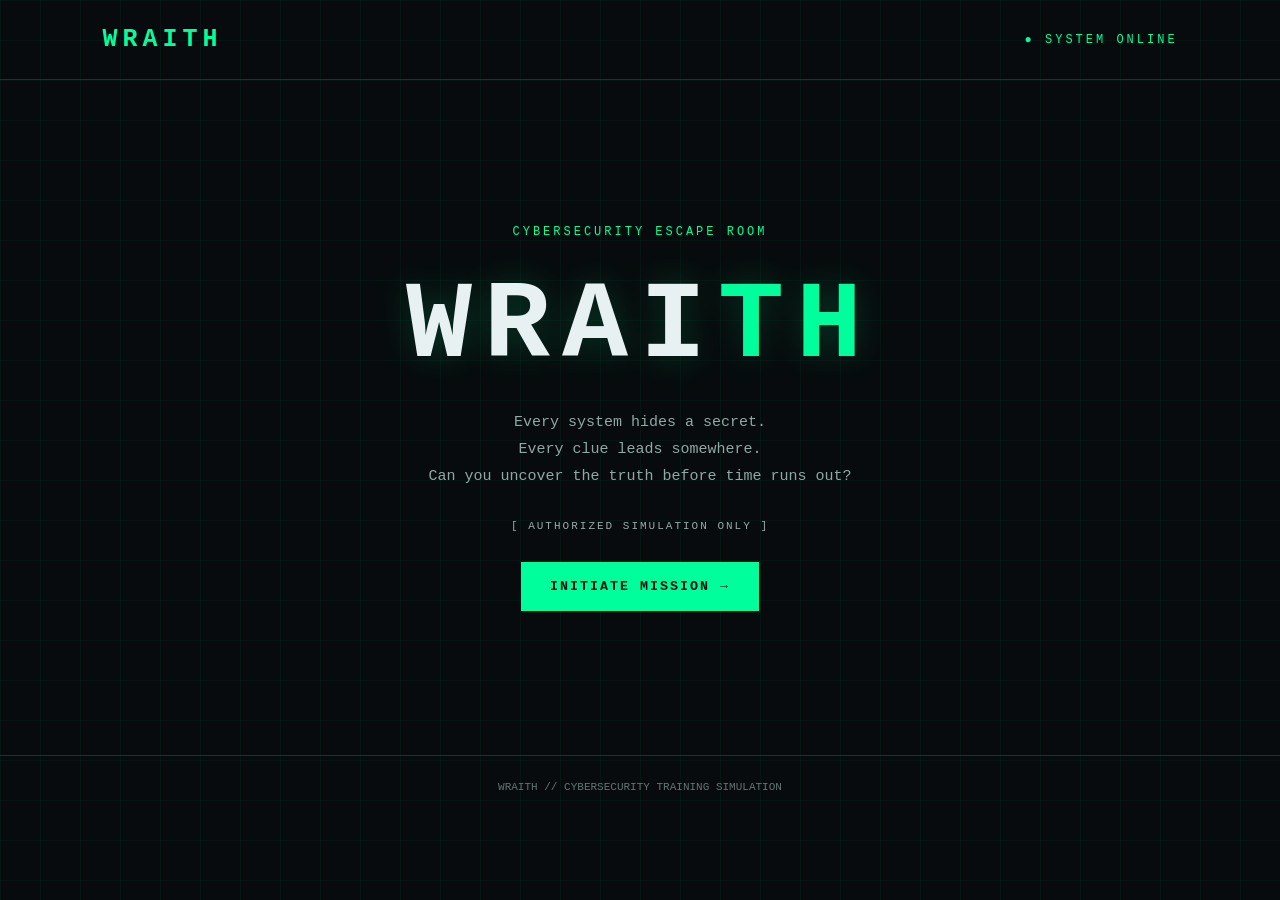
==== index.html @ 7bc371c1 "Add Digital Detective investigation" ====
<!DOCTYPE html>
<html lang="en">
<head>
    <meta charset="UTF-8">
    <meta name="viewport" content="width=device-width, initial-scale=1.0">
    <title>WRAITH | Cybersecurity Escape Room</title>
    <link rel="stylesheet" href="style.css">
    <script src="script.js" defer></script>
</head>
<body>
    <nav>
        <div class="logo">WRAITH</div>
        <div class="status">● SYSTEM ONLINE</div>
    </nav>

    <main>
        <section class="hero">
            <div class="tag">CYBERSECURITY ESCAPE ROOM</div>
            <h1>WRAI<span>TH</span></h1>

            <p class="subtitle">
                Every system hides a secret.<br>
                Every clue leads somewhere.<br>
                Can you uncover the truth before time runs out?
            </p>

            <div class="warning">[ AUTHORIZED SIMULATION ONLY ]</div>

            <button class="start-btn" id="startBtn">
                INITIATE MISSION →
            </button>
        </section>

        <section class="mission" id="mission">
            <h2>MISSION 01: THE MIDNIGHT BREACH</h2>

            <p>
                02:13 AM — Your security dashboard has detected
                an unusual login to the fictional Orion research server.
            </p>

            <p>
                Three failed logins were followed by one successful
                login from an unfamiliar location.
            </p>

            <p>Your objective: investigate the incident and uncover the truth.</p>

            <button id="investigateBtn">BEGIN INVESTIGATION →</button>
            <p id="feedback" aria-live="polite"></p>
        </section>

        <section class="investigation" id="investigation">
            <div class="tag">DIGITAL FORENSICS // CASE 001</div>
            <h2>Digital Detective</h2>
            <p class="subtitle">
                Review the fictional login records. Identify the event
                that deserves the closest investigation.
            </p>

            <div class="log-list">
                <div class="log">
                    <span>02:08 AM</span>
                    <span>Login attempt — failed</span>
                    <span class="failed">FAILED</span>
                </div>

                <div class="log">
                    <span>02:09 AM</span>
                    <span>Login attempt — failed</span>
                    <span class="failed">FAILED</span>
                </div>

                <div class="log">
                    <span>02:10 AM</span>
                    <span>Login attempt — failed</span>
                    <span class="failed">FAILED</span>
                </div>

                <div class="log suspicious-log">
                    <span>02:13 AM</span>
                    <span>Login from unfamiliar location</span>
                    <span class="suspicious">REVIEW</span>
                </div>
            </div>

            <h3>Which event should you investigate first?</h3>

            <div class="choices">
                <button class="choice" data-answer="normal">
                    A. The first failed login
                </button>
                <button class="choice" data-answer="suspicious">
                    B. The successful login from an unfamiliar location
                </button>
                <button class="choice" data-answer="normal">
                    C. The timestamp format
                </button>
            </div>

            <p id="detectiveFeedback" aria-live="polite"></p>
        </section>
    </main>

    <footer>WRAITH // CYBERSECURITY TRAINING SIMULATION</footer>
</body>
</html>
---- style.css ----
* {
    margin: 0;
    padding: 0;
    box-sizing: border-box;
}

body {
    min-height: 100vh;
    background: #070b0d;
    color: #e8f1f2;
    font-family: "Courier New", monospace;
    overflow-x: hidden;
}

body::before {
    content: "";
    position: fixed;
    inset: 0;
    background-image:
        linear-gradient(#00ff9c0a 1px, transparent 1px),
        linear-gradient(90deg, #00ff9c0a 1px, transparent 1px);
    background-size: 40px 40px;
    pointer-events: none;
    z-index: -1;
}

nav {
    display: flex;
    justify-content: space-between;
    align-items: center;
    padding: 25px 8%;
    border-bottom: 1px solid #1b3430;
}

.logo {
    color: #00ff9c;
    font-size: 25px;
    font-weight: bold;
    letter-spacing: 5px;
}

.status, .tag {
    color: #00ff9c;
    font-size: 12px;
    letter-spacing: 3px;
}

.hero {
    min-height: 75vh;
    display: flex;
    flex-direction: column;
    justify-content: center;
    align-items: center;
    text-align: center;
    padding: 60px 20px;
}

.tag {
    margin-bottom: 25px;
}

h1 {
    font-size: clamp(55px, 12vw, 110px);
    letter-spacing: 12px;
    text-shadow: 0 0 35px #00ff9c30;
}

h1 span {
    color: #00ff9c;
}

.subtitle {
    color: #91a8a5;
    margin-top: 20px;
    font-size: 15px;
    line-height: 1.8;
    max-width: 650px;
}

.warning {
    margin-top: 30px;
    color: #9baaa8;
    font-size: 11px;
    letter-spacing: 2px;
}

button {
    font-family: inherit;
    cursor: pointer;
    transition: 0.2s;
}

.start-btn {
    margin-top: 30px;
    padding: 16px 28px;
    background: #00ff9c;
    border: 1px solid #00ff9c;
    color: #07100c;
    font-weight: bold;
    letter-spacing: 2px;
}

.start-btn:hover {
    background: transparent;
    color: #00ff9c;
    box-shadow: 0 0 25px #00ff9c35;
}

.mission, .investigation {
    display: none;
    position: relative;
    width: min(850px, 90%);
    margin: 0 auto 60px;
    padding: 30px;
    background: #0c1414;
    border: 1px solid #00ff9c55;
}

.mission h2, .investigation h2 {
    color: #00ff9c;
    margin-bottom: 20px;
}

.mission p, .investigation p {
    color: #bdccca;
    line-height: 1.8;
    margin-bottom: 15px;
}

.mission button {
    margin-top: 10px;
    padding: 12px 20px;
    background: transparent;
    color: #00ff9c;
    border: 1px solid #00ff9c;
}

.log-list {
    display: grid;
    gap: 10px;
    margin: 25px 0;
}

.log {
    display: grid;
    grid-template-columns: 100px 1fr auto;
    gap: 15px;
    align-items: center;
    padding: 16px;
    background: #101d1c;
    border: 1px solid #203b35;
    font-size: 13px;
}

.failed {
    color: #ffb45e;
}

.suspicious {
    color: #ff7777;
}

.suspicious-log {
    border-color: #ff777766;
}

.investigation h3 {
    margin: 25px 0 15px;
    font-size: 15px;
}

.choices {
    display: grid;
    gap: 12px;
}

.choice {
    padding: 15px;
    text-align: left;
    background: #101d1c;
    border: 1px solid #315047;
    color: #e8f1f2;
}

.choice:hover {
    border-color: #00ff9c;
    color: #00ff9c;
}

#detectiveFeedback {
    margin-top: 20px;
    color: #00ff9c;
}

footer {
    text-align: center;
    padding: 25px;
    color: #637572;
    border-top: 1px solid #1b3430;
    font-size: 11px;
}

@media (max-width: 600px) {
    nav {
        padding: 20px;
    }

    .logo {
        font-size: 20px;
    }

    .status {
        font-size: 9px;
    }

    h1 {
        letter-spacing: 5px;
    }

    .log {
        grid-template-columns: 1fr;
        gap: 8px;
    }

    .mission, .investigation {
        padding: 20px;
    }
}
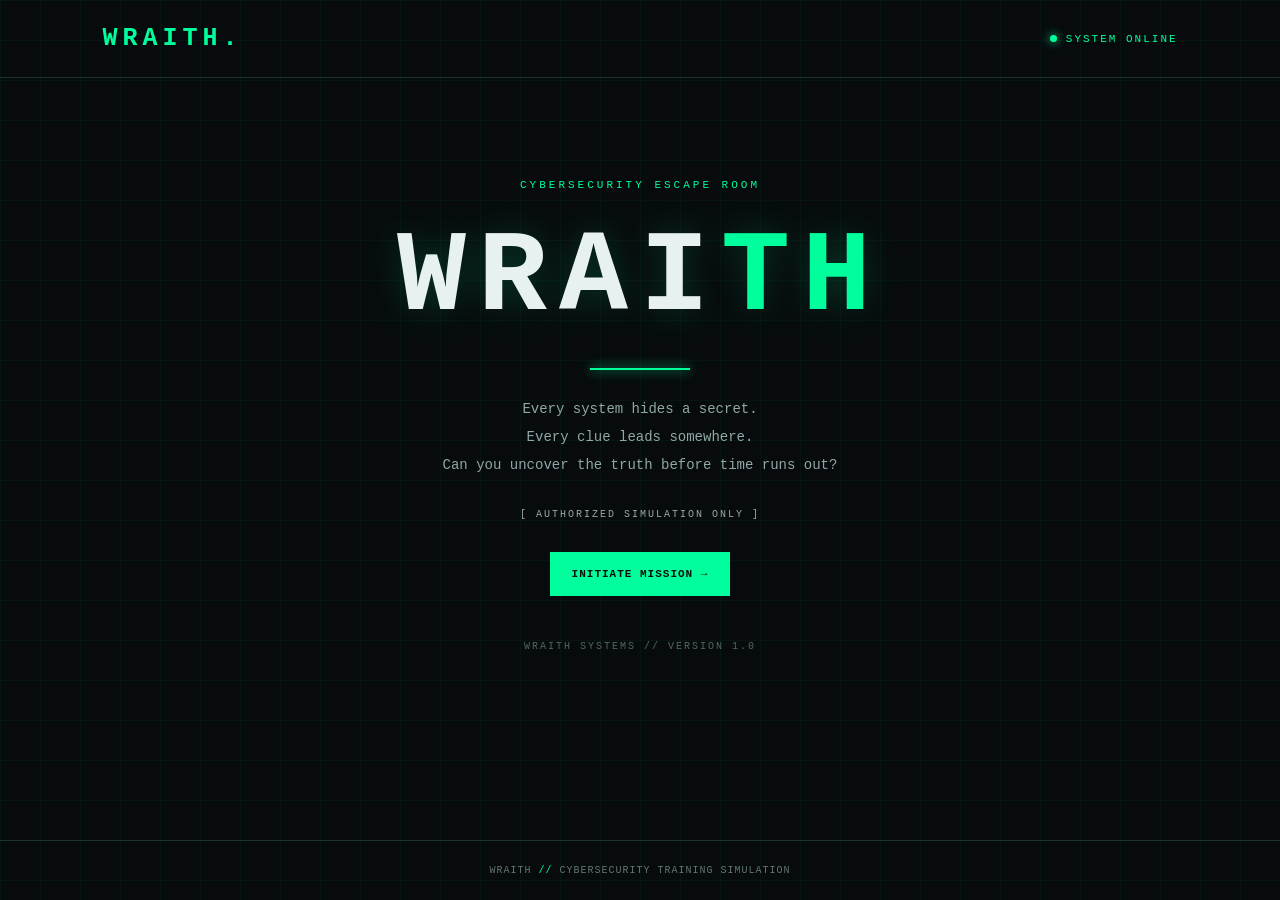
==== commit b4f0dca5: "Complete Digital Detective mission" ====
--- a/index.html
+++ b/index.html
@@ -4,20 +4,27 @@
 <head>
     <meta charset="UTF-8">
     <meta name="viewport" content="width=device-width, initial-scale=1.0">
+    <meta name="theme-color" content="#070b0d">
     <title>WRAITH | Cybersecurity Escape Room</title>
     <link rel="stylesheet" href="style.css">
     <script src="script.js" defer></script>
 </head>
 <body>
+
     <nav>
-        <div class="logo">WRAITH</div>
-        <div class="status">● SYSTEM ONLINE</div>
+        <div class="logo">WRAITH<span>.</span></div>
+        <div class="status">
+            <span class="status-dot"></span> SYSTEM ONLINE
+        </div>
     </nav>
 
     <main>
-        <section class="hero">
+
+        <!-- SCREEN 1: MAIN MENU -->
+        <section class="screen hero active" id="homeScreen">
             <div class="tag">CYBERSECURITY ESCAPE ROOM</div>
             <h1>WRAI<span>TH</span></h1>
+            <div class="hero-line"></div>
 
             <p class="subtitle">
                 Every system hides a secret.<br>
@@ -27,82 +34,217 @@
 
             <div class="warning">[ AUTHORIZED SIMULATION ONLY ]</div>
 
-            <button class="start-btn" id="startBtn">
+            <button class="primary-btn" id="startBtn">
                 INITIATE MISSION →
             </button>
+
+            <p class="version">WRAITH SYSTEMS // VERSION 1.0</p>
         </section>
 
-        <section class="mission" id="mission">
-            <h2>MISSION 01: THE MIDNIGHT BREACH</h2>
-
-            <p>
-                02:13 AM — Your security dashboard has detected
-                an unusual login to the fictional Orion research server.
+
+        <!-- SCREEN 2: MISSION BRIEFING -->
+        <section class="screen mission" id="missionScreen">
+            <div class="tag">MISSION CONTROL // 001</div>
+
+            <div class="mission-header">
+                <div>
+                    <p class="eyebrow">INCOMING SECURITY ALERT</p>
+                    <h2>THE MIDNIGHT BREACH</h2>
+                </div>
+                <div class="mission-number">01</div>
+            </div>
+
+            <div class="alert-box">
+                <span class="alert-icon">!</span>
+                <div>
+                    <strong>UNUSUAL ACTIVITY DETECTED</strong>
+                    <p>Orion Research Server // 02:13 AM</p>
+                </div>
+            </div>
+
+            <h3>MISSION BRIEFING</h3>
+
+            <p class="description">
+                At 02:13 AM, the fictional Orion research server
+                detected unusual login activity. Three failed attempts
+                were followed by a successful login from an unfamiliar
+                location.
             </p>
 
-            <p>
-                Three failed logins were followed by one successful
-                login from an unfamiliar location.
+            <p class="description">
+                Inspect the available evidence, collect clues, and answer
+                the investigation questions to reconstruct the incident.
             </p>
 
-            <p>Your objective: investigate the incident and uncover the truth.</p>
-
-            <button id="investigateBtn">BEGIN INVESTIGATION →</button>
-            <p id="feedback" aria-live="polite"></p>
+            <div class="objective">
+                <span class="objective-label">YOUR OBJECTIVE</span>
+                <p>Find the suspicious activity and complete the case.</p>
+            </div>
+
+            <div class="button-row">
+                <button class="secondary-btn" id="homeBtn">
+                    ← MAIN MENU
+                </button>
+                <button class="primary-btn" id="investigateBtn">
+                    OPEN CASE FILE →
+                </button>
+            </div>
         </section>
 
-        <section class="investigation" id="investigation">
+
+        <!-- SCREEN 3: INVESTIGATION -->
+        <section class="screen investigation" id="investigationScreen">
+
             <div class="tag">DIGITAL FORENSICS // CASE 001</div>
-            <h2>Digital Detective</h2>
-            <p class="subtitle">
-                Review the fictional login records. Identify the event
-                that deserves the closest investigation.
-            </p>
-
-            <div class="log-list">
-                <div class="log">
-                    <span>02:08 AM</span>
-                    <span>Login attempt — failed</span>
-                    <span class="failed">FAILED</span>
-                </div>
-
-                <div class="log">
-                    <span>02:09 AM</span>
-                    <span>Login attempt — failed</span>
-                    <span class="failed">FAILED</span>
-                </div>
-
-                <div class="log">
-                    <span>02:10 AM</span>
-                    <span>Login attempt — failed</span>
-                    <span class="failed">FAILED</span>
-                </div>
-
-                <div class="log suspicious-log">
-                    <span>02:13 AM</span>
-                    <span>Login from unfamiliar location</span>
-                    <span class="suspicious">REVIEW</span>
-                </div>
-            </div>
-
-            <h3>Which event should you investigate first?</h3>
-
-            <div class="choices">
-                <button class="choice" data-answer="normal">
-                    A. The first failed login
-                </button>
-                <button class="choice" data-answer="suspicious">
-                    B. The successful login from an unfamiliar location
-                </button>
-                <button class="choice" data-answer="normal">
-                    C. The timestamp format
-                </button>
-            </div>
-
-            <p id="detectiveFeedback" aria-live="polite"></p>
+
+            <div class="investigation-header">
+                <div>
+                    <p class="eyebrow">ACTIVE INVESTIGATION</p>
+                    <h2>Digital Detective</h2>
+                </div>
+
+                <div class="xp-box">
+                    <span>YOUR XP</span>
+                    <strong id="xpValue">000</strong>
+                </div>
+            </div>
+
+            <div class="progress-area">
+                <div class="progress-label">
+                    <span>CASE PROGRESS</span>
+                    <span id="progressText">0 / 7 COMPLETE</span>
+                </div>
+                <div class="progress-track">
+                    <div class="progress-fill" id="progressFill"></div>
+                </div>
+            </div>
+
+            <div class="case-grid">
+
+                <!-- Evidence panel -->
+                <section class="evidence-panel">
+                    <h3>01 // EVIDENCE LOG</h3>
+                    <p class="panel-description">
+                        Select each event to inspect its evidence.
+                    </p>
+
+                    <button class="evidence-item" data-evidence="0">
+                        <span class="evidence-time">02:08 AM</span>
+                        <span class="evidence-name">Failed login attempt</span>
+                        <span class="evidence-status">UNREVIEWED</span>
+                    </button>
+
+                    <button class="evidence-item" data-evidence="1">
+                        <span class="evidence-time">02:09 AM</span>
+                        <span class="evidence-name">Failed login attempt</span>
+                        <span class="evidence-status">UNREVIEWED</span>
+                    </button>
+
+                    <button class="evidence-item" data-evidence="2">
+                        <span class="evidence-time">02:10 AM</span>
+                        <span class="evidence-name">Failed login attempt</span>
+                        <span class="evidence-status">UNREVIEWED</span>
+                    </button>
+
+                    <button class="evidence-item" data-evidence="3">
+                        <span class="evidence-time">02:13 AM</span>
+                        <span class="evidence-name">Successful unfamiliar login</span>
+                        <span class="evidence-status">UNREVIEWED</span>
+                    </button>
+
+                    <div class="clue-counter">
+                        <span>CLUES DISCOVERED</span>
+                        <strong id="clueCount">0 / 4</strong>
+                    </div>
+                </section>
+
+
+                <!-- Evidence detail panel -->
+                <section class="detail-panel">
+                    <p class="eyebrow">EVIDENCE INSPECTOR</p>
+                    <h3 id="evidenceTitle">Awaiting evidence selection</h3>
+
+                    <p id="evidenceDescription" class="description">
+                        Select an event from the evidence log to reveal
+                        its details.
+                    </p>
+
+                    <div class="evidence-finding" id="evidenceFinding">
+                        NO EVIDENCE SELECTED
+                    </div>
+
+                    <p class="hint-text">
+                        Inspect all four events to unlock the case questions.
+                    </p>
+                </section>
+
+            </div>
+
+
+            <!-- Questions -->
+            <section class="question-panel" id="questionPanel">
+                <div class="tag">02 // ANALYST CHALLENGES</div>
+
+                <h3 id="questionTitle">Case questions locked</h3>
+
+                <p id="questionDescription" class="description">
+                    Review all four evidence records to unlock the
+                    investigation questions.
+                </p>
+
+                <div class="choices" id="choices">
+                    <button class="choice" disabled>
+                        Evidence review required
+                    </button>
+                </div>
+
+                <div class="feedback" id="questionFeedback"
+                     aria-live="polite"></div>
+
+                <button class="primary-btn" id="nextQuestionBtn" hidden>
+                    NEXT QUESTION →
+                </button>
+            </section>
+
+
+            <!-- Case completed -->
+            <section class="completion-panel" id="completionPanel" hidden>
+                <div class="completion-symbol">✓</div>
+                <p class="tag">CASE 001 // CLOSED</p>
+                <h2>INVESTIGATION COMPLETE</h2>
+
+                <p class="description">
+                    You reviewed the evidence and completed all the
+                    analyst challenges. The fictional incident has
+                    been documented.
+                </p>
+
+                <div class="final-score">
+                    <span>FINAL XP</span>
+                    <strong id="finalXP">000</strong>
+                </div>
+
+                <button class="primary-btn" id="playAgainBtn">
+                    REPLAY MISSION ↻
+                </button>
+            </section>
+
+            <div class="button-row bottom-actions" id="investigationActions">
+                <button class="secondary-btn" id="backToMissionBtn">
+                    ← MISSION BRIEFING
+                </button>
+                <button class="secondary-btn" id="homeFromGameBtn">
+                    MAIN MENU
+                </button>
+            </div>
+
         </section>
+
     </main>
 
-    <footer>WRAITH // CYBERSECURITY TRAINING SIMULATION</footer>
+    <footer>
+        WRAITH <span>//</span> CYBERSECURITY TRAINING SIMULATION
+    </footer>
+
 </body>
 </html>
--- a/style.css
+++ b/style.css
@@ -1,3 +1,15 @@
+
+:root {
+    --bg: #070b0d;
+    --panel: #0c1414;
+    --panel-light: #101d1c;
+    --green: #00ff9c;
+    --green-soft: #00ff9c55;
+    --text: #e8f1f2;
+    --muted: #91a8a5;
+    --red: #ff7777;
+    --orange: #ffb45e;
+}
 
 * {
     margin: 0;
@@ -5,12 +17,18 @@
     box-sizing: border-box;
 }
 
+html {
+    scroll-behavior: smooth;
+}
+
 body {
     min-height: 100vh;
-    background: #070b0d;
-    color: #e8f1f2;
+    background: var(--bg);
+    color: var(--text);
     font-family: "Courier New", monospace;
     overflow-x: hidden;
+    display: flex;
+    flex-direction: column;
 }
 
 body::before {
@@ -25,205 +43,654 @@
     z-index: -1;
 }
 
+button {
+    font-family: inherit;
+    cursor: pointer;
+    transition: 0.2s ease;
+}
+
+button:focus-visible {
+    outline: 2px solid var(--green);
+    outline-offset: 4px;
+}
+
+button:disabled {
+    cursor: not-allowed;
+}
+
+[hidden] {
+    display: none !important;
+}
+
+/* NAVIGATION */
+
 nav {
     display: flex;
     justify-content: space-between;
     align-items: center;
-    padding: 25px 8%;
+    padding: 24px 8%;
     border-bottom: 1px solid #1b3430;
 }
 
 .logo {
-    color: #00ff9c;
+    color: var(--green);
     font-size: 25px;
     font-weight: bold;
     letter-spacing: 5px;
 }
 
-.status, .tag {
-    color: #00ff9c;
-    font-size: 12px;
-    letter-spacing: 3px;
-}
-
-.hero {
+.logo span,
+footer span {
+    color: var(--green);
+}
+
+.status {
+    color: var(--green);
+    font-size: 11px;
+    letter-spacing: 2px;
+    display: flex;
+    align-items: center;
+    gap: 9px;
+}
+
+.status-dot {
+    width: 7px;
+    height: 7px;
+    background: var(--green);
+    border-radius: 50%;
+    box-shadow: 0 0 10px var(--green);
+}
+
+/* SCREEN MANAGEMENT */
+
+main {
+    flex: 1;
+    width: 100%;
+}
+
+.screen {
+    display: none;
+    width: 100%;
     min-height: 75vh;
+    padding: 55px 8%;
+    animation: screenIn 0.35s ease;
+}
+
+.screen.active {
     display: flex;
     flex-direction: column;
     justify-content: center;
+}
+
+@keyframes screenIn {
+    from {
+        opacity: 0;
+        transform: translateY(8px);
+    }
+
+    to {
+        opacity: 1;
+        transform: translateY(0);
+    }
+}
+
+/* COMMON ELEMENTS */
+
+.tag {
+    color: var(--green);
+    font-size: 11px;
+    letter-spacing: 3px;
+    margin-bottom: 25px;
+}
+
+.eyebrow {
+    color: var(--muted);
+    font-size: 10px;
+    letter-spacing: 2px;
+    margin-bottom: 12px;
+}
+
+.description {
+    color: #bdccca;
+    line-height: 1.9;
+    font-size: 13px;
+    max-width: 760px;
+    margin-bottom: 18px;
+}
+
+.primary-btn {
+    padding: 15px 21px;
+    background: var(--green);
+    border: 1px solid var(--green);
+    color: #07100c;
+    font-size: 11px;
+    font-weight: bold;
+    letter-spacing: 1px;
+}
+
+.primary-btn:hover:not(:disabled) {
+    background: transparent;
+    color: var(--green);
+    box-shadow: 0 0 22px #00ff9c25;
+}
+
+.secondary-btn {
+    padding: 14px 18px;
+    background: transparent;
+    border: 1px solid #315047;
+    color: var(--muted);
+    font-size: 10px;
+    letter-spacing: 1px;
+}
+
+.secondary-btn:hover {
+    border-color: var(--green);
+    color: var(--green);
+}
+
+.button-row {
+    display: flex;
+    flex-wrap: wrap;
+    gap: 14px;
+    margin-top: 25px;
+}
+
+/* SCREEN 1: MAIN MENU */
+
+.hero {
     align-items: center;
     text-align: center;
-    padding: 60px 20px;
-}
-
-.tag {
-    margin-bottom: 25px;
-}
-
-h1 {
-    font-size: clamp(55px, 12vw, 110px);
+}
+
+.hero h1 {
+    font-size: clamp(65px, 12vw, 115px);
     letter-spacing: 12px;
+    line-height: 1.1;
     text-shadow: 0 0 35px #00ff9c30;
 }
 
-h1 span {
-    color: #00ff9c;
+.hero h1 span {
+    color: var(--green);
+}
+
+.hero-line {
+    width: 100px;
+    height: 2px;
+    background: var(--green);
+    margin-top: 25px;
+    box-shadow: 0 0 12px var(--green);
 }
 
 .subtitle {
-    color: #91a8a5;
-    margin-top: 20px;
-    font-size: 15px;
-    line-height: 1.8;
-    max-width: 650px;
+    color: var(--muted);
+    margin-top: 25px;
+    font-size: 14px;
+    line-height: 2;
 }
 
 .warning {
     margin-top: 30px;
     color: #9baaa8;
+    font-size: 10px;
+    letter-spacing: 2px;
+}
+
+.hero .primary-btn {
+    margin-top: 32px;
+}
+
+.version {
+    margin-top: 45px;
+    color: #536662;
+    font-size: 10px;
+    letter-spacing: 2px;
+}
+
+/* SCREEN 2: MISSION BRIEFING */
+
+.mission {
+    max-width: 1000px;
+    margin: 0 auto;
+}
+
+.mission-header,
+.investigation-header {
+    display: flex;
+    justify-content: space-between;
+    align-items: center;
+    gap: 20px;
+    margin-bottom: 25px;
+}
+
+.mission h2,
+.investigation h2,
+.completion-panel h2 {
+    color: var(--green);
+    font-size: clamp(23px, 4vw, 34px);
+    letter-spacing: 1px;
+}
+
+.mission-number {
+    color: #163a30;
+    font-size: 60px;
+    font-weight: bold;
+}
+
+.alert-box {
+    display: flex;
+    align-items: center;
+    gap: 18px;
+    padding: 20px;
+    background: #171716;
+    border: 1px solid #ffb45e66;
+    margin-bottom: 30px;
+}
+
+.alert-icon {
+    display: grid;
+    place-items: center;
+    flex-shrink: 0;
+    width: 38px;
+    height: 38px;
+    border: 1px solid var(--orange);
+    color: var(--orange);
+    font-size: 22px;
+}
+
+.alert-box strong {
+    color: var(--orange);
+    font-size: 12px;
+    letter-spacing: 1px;
+}
+
+.alert-box p {
+    margin-top: 8px;
+    color: var(--muted);
+    font-size: 12px;
+}
+
+.mission h3,
+.evidence-panel h3,
+.question-panel h3 {
+    font-size: 13px;
+    letter-spacing: 2px;
+    margin-bottom: 18px;
+}
+
+.objective {
+    padding: 20px;
+    margin-top: 8px;
+    background: #0b1915;
+    border-left: 3px solid var(--green);
+}
+
+.objective-label {
+    color: var(--green);
+    font-size: 10px;
+    letter-spacing: 2px;
+}
+
+.objective p {
+    margin-top: 12px;
+    font-size: 13px;
+    line-height: 1.7;
+}
+
+/* SCREEN 3: INVESTIGATION */
+
+.investigation {
+    max-width: 1250px;
+    margin: 0 auto;
+}
+
+.xp-box {
+    min-width: 100px;
+    padding: 12px 18px;
+    border: 1px solid var(--green-soft);
+    text-align: center;
+}
+
+.xp-box span,
+.final-score span {
+    display: block;
+    color: var(--muted);
+    font-size: 9px;
+    letter-spacing: 2px;
+}
+
+.xp-box strong {
+    display: block;
+    margin-top: 8px;
+    color: var(--green);
+    font-size: 25px;
+}
+
+.progress-area {
+    margin: 5px 0 25px;
+}
+
+.progress-label {
+    display: flex;
+    justify-content: space-between;
+    gap: 15px;
+    color: var(--muted);
+    font-size: 10px;
+    letter-spacing: 1px;
+    margin-bottom: 10px;
+}
+
+.progress-track {
+    height: 5px;
+    background: #20312d;
+    overflow: hidden;
+}
+
+.progress-fill {
+    height: 100%;
+    width: 0%;
+    background: var(--green);
+    box-shadow: 0 0 10px var(--green);
+    transition: width 0.3s ease;
+}
+
+.case-grid {
+    display: grid;
+    grid-template-columns: minmax(0, 1fr) minmax(0, 1fr);
+    gap: 18px;
+    margin: 10px 0 30px;
+}
+
+.evidence-panel,
+.detail-panel,
+.question-panel {
+    min-width: 0;
+    padding: 22px;
+    background: var(--panel);
+    border: 1px solid #203b35;
+}
+
+.panel-description,
+.hint-text {
+    color: var(--muted);
     font-size: 11px;
-    letter-spacing: 2px;
-}
-
-button {
-    font-family: inherit;
-    cursor: pointer;
-    transition: 0.2s;
-}
-
-.start-btn {
-    margin-top: 30px;
-    padding: 16px 28px;
-    background: #00ff9c;
-    border: 1px solid #00ff9c;
-    color: #07100c;
-    font-weight: bold;
-    letter-spacing: 2px;
-}
-
-.start-btn:hover {
-    background: transparent;
-    color: #00ff9c;
-    box-shadow: 0 0 25px #00ff9c35;
-}
-
-.mission, .investigation {
-    display: none;
-    position: relative;
-    width: min(850px, 90%);
-    margin: 0 auto 60px;
-    padding: 30px;
-    background: #0c1414;
-    border: 1px solid #00ff9c55;
-}
-
-.mission h2, .investigation h2 {
-    color: #00ff9c;
-    margin-bottom: 20px;
-}
-
-.mission p, .investigation p {
-    color: #bdccca;
     line-height: 1.8;
+    margin-bottom: 18px;
+}
+
+.evidence-item {
+    display: flex;
+    flex-direction: column;
+    align-items: flex-start;
+    gap: 7px;
+    width: 100%;
+    padding: 13px;
+    margin-top: 9px;
+    background: var(--panel-light);
+    border: 1px solid #263b35;
+    text-align: left;
+    color: var(--text);
+}
+
+.evidence-item:hover,
+.evidence-item.selected {
+    border-color: var(--green);
+    background: #10251d;
+}
+
+.evidence-time {
+    color: var(--green);
+    font-size: 10px;
+    letter-spacing: 1px;
+}
+
+.evidence-name {
+    font-size: 11px;
+    line-height: 1.6;
+}
+
+.evidence-status {
+    color: var(--orange);
+    font-size: 9px;
+    letter-spacing: 1px;
+}
+
+.evidence-item.reviewed .evidence-status {
+    color: var(--green);
+}
+
+.clue-counter {
+    display: flex;
+    justify-content: space-between;
+    gap: 10px;
+    margin-top: 20px;
+    padding-top: 15px;
+    border-top: 1px solid #203b35;
+    font-size: 9px;
+    letter-spacing: 1px;
+    color: var(--muted);
+}
+
+.clue-counter strong {
+    color: var(--green);
+}
+
+.detail-panel h3 {
+    font-size: 16px;
+    margin: 15px 0;
+    line-height: 1.5;
+}
+
+.evidence-finding {
+    margin: 15px 0;
+    padding: 15px;
+    border-left: 2px solid var(--green);
+    background: #0b1915;
+    color: var(--green);
+    font-size: 10px;
+    line-height: 1.8;
+}
+
+.hint-text {
+    margin-top: 18px;
+    margin-bottom: 0;
+}
+
+/* CHALLENGES */
+
+.question-panel {
+    margin-top: 5px;
+}
+
+.question-panel .tag {
     margin-bottom: 15px;
 }
 
-.mission button {
-    margin-top: 10px;
-    padding: 12px 20px;
-    background: transparent;
-    color: #00ff9c;
-    border: 1px solid #00ff9c;
-}
-
-.log-list {
+.question-panel h3 {
+    font-size: 17px;
+    line-height: 1.7;
+}
+
+.choices {
     display: grid;
     gap: 10px;
-    margin: 25px 0;
-}
-
-.log {
+    margin-top: 18px;
+}
+
+.choice {
+    display: flex;
+    align-items: center;
+    gap: 13px;
+    width: 100%;
+    padding: 14px;
+    text-align: left;
+    background: var(--panel-light);
+    border: 1px solid #315047;
+    color: var(--text);
+    font-size: 11px;
+    line-height: 1.7;
+}
+
+.choice:hover:not(:disabled) {
+    border-color: var(--green);
+    background: #10251d;
+}
+
+.choice-letter {
     display: grid;
-    grid-template-columns: 100px 1fr auto;
-    gap: 15px;
-    align-items: center;
-    padding: 16px;
-    background: #101d1c;
-    border: 1px solid #203b35;
-    font-size: 13px;
-}
-
-.failed {
-    color: #ffb45e;
-}
-
-.suspicious {
-    color: #ff7777;
-}
-
-.suspicious-log {
-    border-color: #ff777766;
-}
-
-.investigation h3 {
-    margin: 25px 0 15px;
-    font-size: 15px;
-}
-
-.choices {
+    place-items: center;
+    flex-shrink: 0;
+    width: 29px;
+    height: 29px;
+    border: 1px solid #315047;
+    color: var(--green);
+}
+
+.choice.correct {
+    border-color: var(--green);
+    background: #0b2419;
+}
+
+.choice.incorrect {
+    border-color: var(--red);
+}
+
+.choice:disabled {
+    cursor: default;
+}
+
+.feedback {
+    margin-top: 18px;
+    padding: 14px;
+    font-size: 11px;
+    line-height: 1.8;
+}
+
+.feedback:empty {
+    display: none;
+}
+
+.feedback.success {
+    color: var(--green);
+    border: 1px solid #00ff9c44;
+    background: #00ff9c0a;
+}
+
+.feedback.error {
+    color: var(--orange);
+    border: 1px solid #ffb45e44;
+    background: #ffb45e0a;
+}
+
+#nextQuestionBtn {
+    margin-top: 15px;
+}
+
+/* MISSION COMPLETION */
+
+.completion-panel {
+    margin-top: 25px;
+    padding: 35px 25px;
+    border: 1px solid var(--green-soft);
+    background: #0b1915;
+    text-align: center;
+}
+
+.completion-symbol {
     display: grid;
-    gap: 12px;
-}
-
-.choice {
-    padding: 15px;
-    text-align: left;
-    background: #101d1c;
-    border: 1px solid #315047;
-    color: #e8f1f2;
-}
-
-.choice:hover {
-    border-color: #00ff9c;
-    color: #00ff9c;
-}
-
-#detectiveFeedback {
-    margin-top: 20px;
-    color: #00ff9c;
-}
+    place-items: center;
+    width: 65px;
+    height: 65px;
+    margin: 0 auto 25px;
+    border: 1px solid var(--green);
+    border-radius: 50%;
+    color: var(--green);
+    font-size: 30px;
+}
+
+.completion-panel .description {
+    margin: 20px auto;
+}
+
+.final-score {
+    margin: 25px auto;
+}
+
+.final-score strong {
+    display: block;
+    color: var(--green);
+    font-size: 40px;
+    margin-top: 10px;
+}
+
+.bottom-actions {
+    justify-content: space-between;
+}
+
+/* FOOTER */
 
 footer {
     text-align: center;
-    padding: 25px;
+    padding: 24px 15px;
     color: #637572;
     border-top: 1px solid #1b3430;
-    font-size: 11px;
-}
-
-@media (max-width: 600px) {
+    font-size: 10px;
+    letter-spacing: 1px;
+}
+
+/* RESPONSIVE DESIGN */
+
+@media (max-width: 760px) {
     nav {
         padding: 20px;
     }
 
     .logo {
-        font-size: 20px;
+        font-size: 21px;
+        letter-spacing: 3px;
     }
 
     .status {
         font-size: 9px;
-    }
-
-    h1 {
+        letter-spacing: 1px;
+    }
+
+    .screen {
+        padding: 35px 20px;
+    }
+
+    .hero h1 {
         letter-spacing: 5px;
     }
 
-    .log {
+    .tag {
+        font-size: 9px;
+        letter-spacing: 2px;
+    }
+
+    .case-grid {
         grid-template-columns: 1fr;
-        gap: 8px;
-    }
-
-    .mission, .investigation {
-        padding: 20px;
-    }
-}
+    }
+
+    .mission-header,
+    .investigation-header {
+        align-items: flex-start;
+    }
+
+    .mission-number {
+        font-size: 40px;
+    }
+
+    .button-row > button {
+        flex: 1 1 auto;
+    }
+}
+
+@media (prefers-reduced-motion: reduce) {
+    *,
+    *::before,
+    *::after {
+        animation-duration: 0.01ms !important;
+        transition-duration: 0.01ms !important;
+        scroll-behavior: auto !important;
+    }
+}
